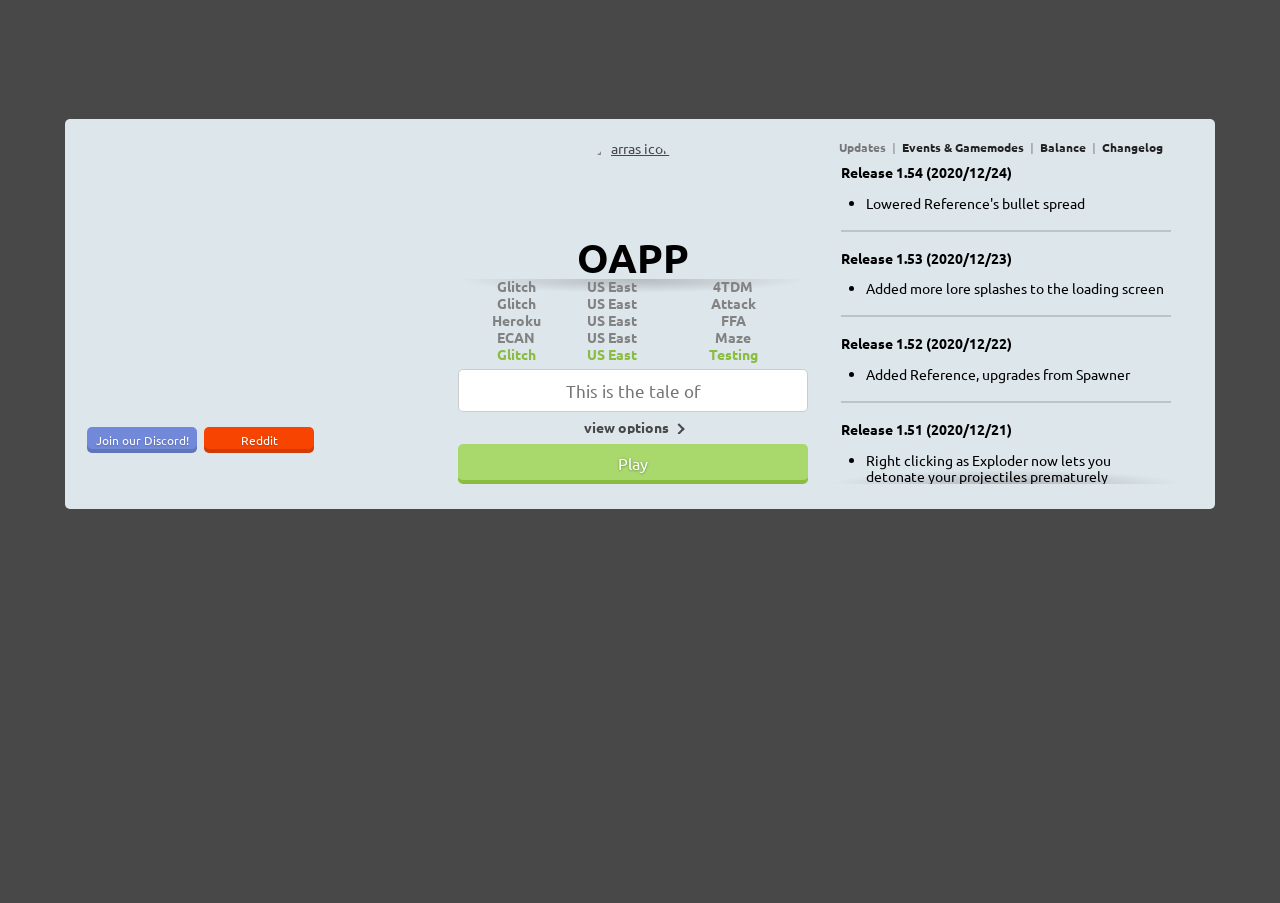
==== index.html @ fe979444 "The boner sprouts" ====
<!DOCTYPE html>
<html lang="en">
<head>
  <!-- Meta Properties -->
  <meta charset="utf-8">
  <meta name="viewport" content="width=device-width, initial-scale=1.0, maximum-scale=1.0, minimum-scale=1.0, user-scalable=no">
  <meta name="description" content="OAPP is a private server of arras.io! Survive and shoot at others while keeping your own tank alive!">
  <meta name="keywords" content="arras.io, diep2.io, game, io, mmo, web game, online game, tanks, battle, action, html5, canvas, websocket, oapp, oapp.glitch.me, server, private server">
  <meta name="robots" content="index, follow">
  <meta property="og:image" content="https://cdn.glitch.com/14d55061-a679-4716-a4d9-9a9c5ac255e8%2F2ed3f9f4-0a9d-4953-9b03-916f24dce98a.image.png?v=1584136207014">
  <meta property="og:image:width" content="54">
  <meta property="og:image:height" content="54">
  <title>OAPP</title>
  <!-- CSS -->
  <link href="https://fonts.googleapis.com/css?family=Ubuntu:400,700" rel="stylesheet">
  <link rel="stylesheet" href="main.css">
  <script>
  var aiptag = aiptag || {};
  aiptag.cmd = aiptag.cmd || [];
  aiptag.cmd.display = aiptag.cmd.display || [];  aiptag.cmd.player = aiptag.cmd.player || [];
  aiptag.gdprShowConsentTool = true;
  </script>
  <!-- Favicons -->
  <link rel="apple-touch-icon" sizes="60x60" href="hhttps://cdn.glitch.com/14d55061-a679-4716-a4d9-9a9c5ac255e8%2F2ed3f9f4-0a9d-4953-9b03-916f24dce98a.image.png?v=1584136207014">
  <link rel="apple-touch-icon" sizes="120x120" href="https://cdn.glitch.com/14d55061-a679-4716-a4d9-9a9c5ac255e8%2F2ed3f9f4-0a9d-4953-9b03-916f24dce98a.image.png?v=1584136207014">
  <link rel="apple-touch-icon" sizes="180x180" href="https://cdn.glitch.com/14d55061-a679-4716-a4d9-9a9c5ac255e8%2F2ed3f9f4-0a9d-4953-9b03-916f24dce98a.image.png?v=1584136207014">
  <link rel="icon" type="image/png" sizes="16x16" href="https://cdn.glitch.com/14d55061-a679-4716-a4d9-9a9c5ac255e8%2F2ed3f9f4-0a9d-4953-9b03-916f24dce98a.image.png?v=1584136207014">
  <link rel="icon" type="image/png" sizes="32x32" href="https://cdn.glitch.com/14d55061-a679-4716-a4d9-9a9c5ac255e8%2F2ed3f9f4-0a9d-4953-9b03-916f24dce98a.image.png?v=1584136207014">
  <link rel="icon" type="image/png" sizes="64x64" href="https://cdn.glitch.com/14d55061-a679-4716-a4d9-9a9c5ac255e8%2F2ed3f9f4-0a9d-4953-9b03-916f24dce98a.image.png?v=1584136207014">
  <link rel="icon" type="image/png" sizes="96x96" href="https://cdn.glitch.com/14d55061-a679-4716-a4d9-9a9c5ac255e8%2F2ed3f9f4-0a9d-4953-9b03-916f24dce98a.image.png?v=1584136207014">
  <link rel="icon" type="image/png" sizes="128x128" href="https://cdn.glitch.com/14d55061-a679-4716-a4d9-9a9c5ac255e8%2F2ed3f9f4-0a9d-4953-9b03-916f24dce98a.image.png?v=1584136207014">
  <link rel="icon" type="image/png" sizes="192x192"  href="https://cdn.glitch.com/14d55061-a679-4716-a4d9-9a9c5ac255e8%2F2ed3f9f4-0a9d-4953-9b03-916f24dce98a.image.png?v=1584136207014">
  <link rel="icon" type="image/png" sizes="256x256" href="https://cdn.glitch.com/14d55061-a679-4716-a4d9-9a9c5ac255e8%2F2ed3f9f4-0a9d-4953-9b03-916f24dce98a.image.png?v=1584136207014">
  <link rel="icon" type="image/png" sizes="512x512" href="https://cdn.glitch.com/14d55061-a679-4716-a4d9-9a9c5ac255e8%2F2ed3f9f4-0a9d-4953-9b03-916f24dce98a.image.png?v=1584136207014">
  <link rel="icon" type="image/png" sizes="1024x1024" href="https://cdn.glitch.com/14d55061-a679-4716-a4d9-9a9c5ac255e8%2F2ed3f9f4-0a9d-4953-9b03-916f24dce98a.image.png?v=1584136207014">
  <link rel="icon" type="image/png" sizes="2048x2048" href="https://cdn.glitch.com/14d55061-a679-4716-a4d9-9a9c5ac255e8%2F2ed3f9f4-0a9d-4953-9b03-916f24dce98a.image.png?v=1584136207014">
  <link rel="icon" type="image/svg+xml" sizes="400x400" href="https://cdn.glitch.com/14d55061-a679-4716-a4d9-9a9c5ac255e8%2F2ed3f9f4-0a9d-4953-9b03-916f24dce98a.image.png?v=1584136207014">
  <link rel="manifest" href="/favicon/manifest.json">
  <meta name="theme-color" content="#8abc3f">
</head>
<!-- https://discordapp.com/oauth2/authorize?client_id=427927499071160320&redirect_uri=http%3A%2F%2Farras.io%2Fcallback&response_type=code&scope=identify%20email -->
<body oncontextmenu="return event.target.tagName === 'A' || event.target.tagName === 'INPUT'">
  <div id="gameAreaWrapper">
    <canvas id="gameCanvas" tabindex="1" id="cvs" tabindex="1"></canvas>
    <div id="respawn-banner" class="respawn-banner"><div id="arras-io_728x90"></div></div>
  </div>
  <img src="https://ivylytics.glitch.me/counter.png?fallback=oapp.glitch.me&color=black" alt="" style="vertical-align: bottom;" aria-hidden="true">
  <div id="mainWrapper">
    <div id="startMenuWrapper">
      <div class="menuTabs">
        <!--<a class="menuTab discord" href="/logout">Log out</a>
        <a class="menuTab stat" href="/stats">View stats</a>-->
        <!--<a class="menuTab discord" href="/login">Log in via Discord</a>-->
      </div>
      <div id="startMenu">
        <div id="linkHolder" class="startMenuHolder">
          <div class="referral"><a id="referral-fallback" class="referral-fallback"><img src="/img/server-hunter.png"></a><div id="arras-io_336x280"></div><ins class="adsbygoogle"
            style="display:block"
            data-ad-client="ca-pub-8291836377048341"
            data-ad-slot="9323170807"
            data-ad-format="auto"
            data-full-width-responsive="true"></ins></div>
          <div id="bottomHolder">
            <a style="background:#7289DA" href="https://discord.gg/tYJFQZd">Join our Discord!</a>
            <a style="background:#F74501" href="https://www.reddit.com/r/OAPP/">Reddit</a>
          </div>
        </div>
        <div class="startMenuHolder">
          <div class="sliderHolder">
            <div class="slider startMenuSlidingContent">
              <center><a href="http://oapp.glitch.me/" class="icon" tabindex="-1"><img src="https://cdn.glitch.com/14d55061-a679-4716-a4d9-9a9c5ac255e8%2Fa2553f53-0dba-4d57-a903-1ab1ebcc1535.image.png?v=1584137017371" class="icon" alt="arras icon"></a></center>
              <h1>OAPP</h1>
              <div class="serverSelector shadowScroll"><table><tbody id="serverSelector"></tbody></table></div>
              <input type="text" autofocus tabindex="1" spellcheck="false" placeholder="This is the tale of" id="playerNameInput" maxlength="24">
            </div>
            <div class="slider" id="startMenuSlidingTrigger">
              <h3>
                <span id="viewOptionText">view options</span>&nbsp;&nbsp;<i class="arrow" id="optionArrow" style="transform:rotate(-45deg);-webkit-transform:rotate(-45deg)"></i>
              </h3>
            </div>
            <div class="slider startMenuSlidingContent">
              <div class="controlTable optionsHeader">Advanced Controls <i id="resetControls" class="reset resetControls" title="Reset controls"></i><i id="moreControls" class="moreControls cross" title="More controls"></i></div>
              <table class="controlTable" id="controlTable">
                <tbody>
                  <tr>
                    <td><div><b data-key="KEY_AUTO_FIRE">E</b><span> - </span>auto-fire</div></td>
                    <td><div><b data-key="KEY_AUTO_SPIN">C</b><span> - </span>auto-spin</div></td>
                    <td><div><b data-key="KEY_OVER_RIDE" data-help="KEY_OVER_RIDE">R</b><span> - </span>disable AI</div></td>
                  </tr>
                  <tr>
                    <td><div><b data-key="KEY_LEVEL_UP" data-help="KEY_LEVEL_UP">N</b><span> - </span>level up</div></td>
                    <td><div><b data-key="KEY_REVERSE_TANK">V</b><span> - </span>reverse tank</div></td>
                    <td><div><b data-key="KEY_REVERSE_MOUSE">B</b><span> - </span>reverse mouse</div></td>
                  </tr>
                  <tr>
                    <td><div><b data-key="KEY_SCREENSHOT">Q</b><span> - </span>screenshot</div></td>
                    <td><div><b data-key="KEY_UPGRADE_MAX">M</b><span> - </span>maximize stat</div></td>
                    <td><div><b data-key="KEY_CLASS_TREE">T</b><span> - </span>show class tree</div></td>
                  </tr>
                  <tr class="hidden">
                    <td><div><b data-key="KEY_RECORD">Z</b><span> - </span>record video</div></td>
                    <td><div><b data-key="KEY_UP">W</b><span> - </span>move up</div></td>
                    <td><div><b data-key="KEY_PING">L</b><span> - </span>show latency</div></td>
                  </tr>
                  <tr class="hidden">
                    <td><div><b data-key="KEY_LEFT">A</b><span> - </span>move left</div></td>
                    <td><div><b data-key="KEY_DOWN">S</b><span> - </span>move down</div></td>
                    <td><div><b data-key="KEY_RIGHT">D</b><span> - </span>move right</div></td>
                  </tr>
                  <tr class="hidden">
                    <td><div><b data-key="KEY_CHOOSE_1" data-help="KEY_CHOOSE_1">Y</b><span> - </span>upgrade 1</div></td>
                    <td><div><b data-key="KEY_CHOOSE_2" data-help="KEY_CHOOSE_2">U</b><span> - </span>upgrade 2</div></td>
                    <td><div><b data-key="KEY_CHOOSE_3" data-help="KEY_CHOOSE_3">I</b><span> - </span>upgrade 3</div></td>
                  </tr>
                  <tr class="hidden">
                    <td><div><b data-key="KEY_CHOOSE_4" data-help="KEY_CHOOSE_4">H</b><span> - </span>upgrade 4</div></td>
                    <td><div><b data-key="KEY_CHOOSE_5" data-help="KEY_CHOOSE_5">J</b><span> - </span>upgrade 5</div></td>
                    <td><div><b data-key="KEY_CHOOSE_6" data-help="KEY_CHOOSE_6">K</b><span> - </span>upgrade 6</div></td>
                  </tr>
                  <tr class="hidden">
                    <td><div><b data-key="KEY_CHOOSE_7" data-help="KEY_CHOOSE_7"></b><span> - </span>upgrade 7</div></td>
                    <td><div><b data-key="KEY_CHOOSE_8" data-help="KEY_CHOOSE_8"></b><span> - </span>upgrade 8</div></td>
                    <td><div><b data-key="KEY_CHOOSE_9" data-help="KEY_CHOOSE_9"></b><span> - </span>upgrade 9</div></td>
                  </tr>
                </tbody>
              </table>
              <div class="optionsHeader">Themes & Graphics</div>
              <select id="optColors" tabindex="-1" onchange="document.getElementById('optCustom').style.display = this.value === 'custom' ? 'block' : 'none'" onfocus="document.getElementById('optCustom').style.display = this.value === 'custom' ? 'block' : 'none'">
                <option value="normal">Light Colors</option>
                <option value="dark">Dark Colors</option>
                <option value="natural">Natural</option>
                <option value="classic">Classic</option>
                <option value="decoy">Decoy</option>
                <option value="outlinew">White Outline</option>
                <option value="summer">Summer</option>
                <option value="pumpkin">Pumpkin Skeleton (Fan-made)</option>
                <option value="forest">Forest (Fan-made)</option>
                <option value="midnight">Midnight (Fan-made)</option>
                <option value="pastel">Snow (Fan-made)</option>
                <option value="ocean">Coral Reef (Fan-made)</option>
                <option value="badlands">Badlands (Fan-made)</option>
                <option value="bleach">Bleach (Fan-made)</option>
                <option value="solarizeddark">Solarized Dark (Fan-made)</option>
                <option value="custom">Custom</option>
              </select>
              <select id="optMobile" tabindex="-1">
                <option value="joysticks">Joysticks</option>
                <option value="desktop">Desktop</option>
              </select>
              <select id="optBorders" tabindex="-1">
                <option value="normal">Soft Borders</option>
                <option value="dark">Dark Borders</option>
                <option value="neon">Neon Mode</option>
                <option value="glass">Glass Mode</option>
              </select>
              <input id="optCustom" style="display:none" placeholder="Enter your theme code here"></input>
              <table>
                <tr>
                  <td><div>
                    <label class="container"><input id="optScreenshotMode" tabindex="-1" class="checkbox" type="checkbox"><span class="checkmark"></span>Screenshot Mode</label>
                  </div></td>
                  <td><div>
                    <label class="container"><input id="optNoPointy" tabindex="-1" class="checkbox" type="checkbox"><span class="checkmark"></span>Classic Traps</label>
                  </div></td>
                </tr><tr>
                  <td><div>
                    <label class="container"><input id="optFancy" tabindex="-1" class="checkbox" type="checkbox"><span class="checkmark"></span>Low Graphics</label>
                  </div></td>
                  <td><div>
                    <label class="container"><input id="optShield" tabindex="-1" class="checkbox" type="checkbox"><span class="checkmark"></span>Separate Shield Bar</label>
                  </div></td>
                </tr><tr>
                  <td><div>
                    <label class="container"><input id="optAutoLevel" tabindex="-1" class="checkbox" type="checkbox"><span class="checkmark"></span>Auto-Level Up</label>
                  </div></td>
                  <td><div>
                    <label class="container"><input id="optPrediction" tabindex="-1" class="checkbox" type="checkbox"><span class="checkmark"></span>Use New Interpolation</label>
                  </div></td>
                </tr>
              </table>
              <div class="optionsHeader">More Links</div>
              <center>
                <a tabindex="-1" href="https://codepen.io/road-to-100k/full/MPyOeQ/">Road's Custom Theme Maker</a>
                <br>
                <a tabindex="-1" href="https://glitch.com/edit/#!/oapp-server-template?path=README.md">Private Server Template</a>
                &nbsp;&nbsp;&nbsp;
                <a tabindex="-1" href="/custom-shape">Custom Shape Builder</a>
                <br>
                <a tabindex="-1" href="https://arras-proxy.surge.sh/">Proxy Server</a>
                <a tabindex="-1" href="https://oapp.glitch.me/wrs">World Records</a>
              </center>
            </div>
          </div>
          <div style="position: relative; bottom: -10px;">
            <button id="startButton" tabindex="2">Play</button>
          </div>
        </div>
        <div class="startMenuHolder shrinkable">
          <div class="changelogSelectorContainer">
            <div class="changelogSelector" id="changelogSelector">
              <span data-type="updates" class="active" title="All major updates">Updates</span>
              <span data-type="events" title="Major updates involving events or gamemodes">Events &amp; Gamemodes</span>
              <span data-type="balances" title="Every balance update, major or minor">Balance</span>
              <span data-type="changelog" title="Every single update">Changelog</span>
            </div>
          </div>
          <div id="patchNotes" class="shadowScroll updates"></div>
        </div>
      </div>
    </div>
  </div>
  <!-- JS -->
  <script>
  // if (navigator.serviceWorker) {
  //   navigator.serviceWorker.register('/sw.js', { scope: '/' }).then(registration => console.log('Service Worker Registered'))
  // }
  window.onerror = function(message, source, lineno, colno, error) {
    window.onerror = null
    if (error) error = error.toString()
    console.warn('The game crashed, refreshing page to recover from error')
    if (error == null && lineno == 0 && colno == 0) return
    var e = JSON.stringify({
      message: message,
      source: source,
      lineno: lineno,
      colno: colno,
      error: error
    })
    prompt('The game may have crashed, refresh the page to recover from error. If this is a private server, make sure to check the changelog for any server updates. Error information:', e)
  }
  </script>
  <script src="/bundle.js"></script>
</body>
</html>
---- main.css ----
::-webkit-scrollbar {
  width: 6px;
  height: 0;
}
::-webkit-scrollbar-track {
  border-radius: 3px;
  background: rgba(0, 0, 0, 0.15);
}
::-webkit-scrollbar-thumb {
  border-radius: 3px;
  background: rgba(0, 0, 0, 0.3);
}

html, body {
  overflow: hidden;
  height: 100%;
  position: fixed;
  -webkit-overflow-scrolling: touch;
  -webkit-user-select: none;
  -moz-user-select: none;
  user-select: none;
}

body {
  font-family: Ubuntu;
  font-size: 14px;
  background-color: #484848;
}

hr {
  border: 0.5px solid rgba(0, 0, 0, 0.15);
  margin: 18px 0 18px;
}

html, body, canvas {
  width: 100%;
  height: 100%;
  margin: 0;
  padding: 0;
}

h1 {
  padding: 0;
  margin: 0;
  text-align: center;
  font: bold 40px/1.1 Ubuntu;
}

div.optionsHeader {
  display: block;
  margin: 8px 0 4px;
  font: bold 13px/1 Ubuntu;
  color: #000000;
  text-align: center;
}

h3 {
  font-size: 14px;
  color: #484848;
  text-align: center;
  padding: 0;
  margin: 4px 0;
}
#startMenuSlidingTrigger:hover > h3 {
  color: #323232;
}
#startMenuSlidingTrigger:hover > h3 > i.arrow {
  border-color: #323232;
}

.serverSelector {
  height: 85px;
  text-align: center;
  font-size: 14px;
  font-weight: bold;
  line-height: 13px;
  padding-left: 10px;
  scroll-behavior: smooth;
  scrollbar-width: thin;
  scrollbar-color: rgba(0, 0, 0, 0.3) rgba(0, 0, 0, 0.15);
}
.serverSelector tr {
  color: #828282;
  cursor: pointer;
}
.serverSelector tr.featured {
  color: #e8ae00;
  text-shadow: /*#ffe500 0 0 4px,*/ #fff27e 0 0 6px;
}
.serverSelector tr.selected {
  color: #8ABC3F;
  cursor: default;
}

.shadowScroll {
  overflow-y: scroll;
  background:
    /* Shadow covers */
    linear-gradient(#dde6eb 30%, rgba(255, 255, 255, 0)),
    linear-gradient(rgba(255, 255, 255, 0), #dde6eb 70%) 0 100%,
    /* Shadows */
    radial-gradient(farthest-side at 50% 0, rgba(0, 0, 0, .2), rgba(0, 0, 0, 0)),
    radial-gradient(farthest-side at 50% 100%, rgba(0, 0, 0, .2), rgba(0, 0, 0, 0)) 0 100%;
  background-repeat: no-repeat;
  background-color: #dde6eb;
  background-size: 100% 40px, 100% 40px, 100% 14px, 100% 14px;
  background-attachment: local, local, scroll, scroll;
}
a:link, a:visited {
  color: #484848;
}
a:link:hover, a:visited:hover {
  color: #909090;
}

input {
  text-align: center;
  width: 100%;
  padding: 10px;
  border: solid 1px #dcdcdc;
  box-sizing: border-box;
  border-radius: 5px;
  margin-top: 5px;
  margin-bottom: 5px;
  outline: none;
  font-family: Ubuntu;
  transition: border 0.3s, background 0.3s, color 0.3s;
}

#playerNameInput {
  padding: 10px;
  font-size: larger;
}

input:focus {
  border: solid 1px #CCCCCC;
}

input.error {
  border: solid 1px #f00;
  background: #fee;
  color: #a00;
}

#mainWrapper {
  padding: 75px 20px 0;
}

#startMenu {
  position: relative;
  margin: 0 auto;
  max-height: 390px;
  padding: 10px;
  border-radius: 5px;
  background-color: #DDE6EB;
  box-sizing: border-box;
  overflow: hidden;
}
.menuTabs {
  height: 26px;
  margin: 0 8px;
}

body.mobile #mainWrapper { padding: 10px 10px 0; }
body.mobile #startMenu { max-height: 340px; }
body.mobile #linkHolder { display: none; }

.referral {
  display: block;
  width: 336px;
  height: 280px;
  margin: 0 8px 6px 7px;
}

.referral-fallback {
  display: none;
}

.respawn-banner {
  position: absolute;
  width: 728px;
  bottom: 30px;
  left: 0;
  right: 0;
  margin-left: auto;
  margin-right: auto;
}

.startMenuHolder {
  width: 350px;
  height: 350px;
  padding: 10px;
  overflow: hidden;
  display: inline-block;
  vertical-align: text-top;
  position: relative;
}

.startMenuHolder.shrinkable {
  width: calc(100% - 780px);
}
body.mobile .startMenuHolder {
  height: 300px;
}
body.mobile .startMenuHolder.shrinkable {
  width: calc(100% - 400px);
}

a.menuTab {
  float: right;
  height: 13px;
  font: 13px Ubuntu;
  padding: 6px 10px 7px 10px;
  border-radius: 5px 5px 0 0;
  color: #ffffff !important;
  text-decoration: none;
  margin-right: 10px;
}
a.menuTab.discord {
  padding: 6px 10px 7px 32px;
  background: #7289DA url(/img/discord.svg) 8px 3px/22px no-repeat;
}
a.menuTab.stat {
  background: #f00 url([data-uri]) 10px 8px no-repeat;
  /*
  let canvas = document.body.appendChild(document.createElement('canvas'))
  canvas.width = 10
  canvas.height = 10
  canvas.style.background = '#f00'
  let ctx = canvas.getContext('2d')
  ctx.fillStyle = '#fff'
  ctx.fillRect(0, 2, 2, 8)
  ctx.fillRect(4, 0, 2, 10)
  ctx.fillRect(8, 4, 2, 6)
  copy(canvas.toDataURL())
  */
  padding: 6px 10px 7px 28px;
}
a.menuTab:link:hover, a.menuTab:visited:hover {
  text-decoration: underline;
}

.changelogSelectorContainer {
  height: 15px;
  font: bold 12px Ubuntu;
  text-align: center;
  padding: 0 15px 5px 0;
  overflow: auto hidden;
  scrollbar-width: none;
  scroll-behavior: smooth;
}
.changelogSelectorContainer::before, .changelogSelectorContainer::after {
  content: '';
  position: absolute;
  display: block;
  height: 15px;
  width: 8px;
  pointer-events: none;
}
.changelogSelectorContainer::before {
  background: linear-gradient(to right, rgba(221, 230, 235, 1) 0%, rgba(221, 230, 235, 0.3) 100%);
}
.changelogSelectorContainer::after {
  top: 10px;
  right: 10px;
  background: linear-gradient(to left, rgba(221, 230, 235, 1) 0%, rgba(221, 230, 235, 0.3) 100%);
}
.changelogSelector {
  width: 340px;
}
.changelogSelector span {
  transition: color 500ms;
  color: #222;
  cursor: pointer;
}
.changelogSelector span:hover {
  transition: color 200ms;
  color: #555;
}
.changelogSelector span.active {
  color: #777;
  cursor: default;
}

.changelogSelector span:not(:first-child)::before {
  content: ' ';
  color: #aaa;
  margin: 0 3px 0 0;
}
.changelogSelector span:not(:last-child)::after {
  content: ' |';
  color: #aaa;
  margin: 0 0 0 3px;
}

.sliderHolder {
  width: 350px;
  height: 295px;
  overflow: hidden;
}
body.mobile .sliderHolder {
  height: 245px;
}

table {
  width: 100%;
}
body.mobile .controlTable {
  display: none;
}
.resetControls {
  opacity: 0;
  transform: rotate(0deg);
  transition: opacity 1000ms, margin 1000ms;
  margin: 0 -6px;
}
.resetControls.spin {
  transition: transform 500ms, opacity 1000ms 150ms, margin 1000ms 150ms;
  transform: rotate(360deg);
}
.resetControls.active {
  opacity: 1;
  margin: 0 5px;
  cursor: pointer;
}
.moreControls {
  cursor: pointer;
}
.controlTable {
  border-collapse: collapse;
  margin: 0 2px;
}
.controlTable tr {
  border: 0;
  transition: opacity 500ms;
}
.controlTable tr.hidden {
  opacity: 0;
  pointer-events: none;
}
.controlTable td {
  transition: padding 500ms;
}
.controlTable div {
  position: relative;
  top: 0px;
  height: 18px;
  transition: height 500ms, top 500ms;
}
.controlTable tr.hidden td {
  padding: 0 1px;
}
.controlTable tr.hidden div {
  top: -20px;
  height: 0;
}
.controlTable td b {
  display: inline-block;
  width: 12px;
  height: 16px;
  cursor: pointer;
  text-align: right;
  vertical-align: bottom;
}
.controlTable td b:hover {
  color: #777;
}
.controlTable td.editing b {
  background: #fff;
  color: #333;
  border: 1px solid #dcdcdc;
  border-radius: 4px;
  padding: 1px 4px;
  margin: -2px -7px -2px -3px;
  text-align: center;
  cursor: text;
  -webkit-user-select: auto;
  -moz-user-select: auto;
  -ms-user-select: auto;
  user-select: auto;
}
.controlTable td.editing span {
  visibility: hidden;
}

#optColors {
  width: 220px;
}
#optMobile {
  display: none;
}
#optBorders {
  width: 120px;
}
body.mobile #optColors {
  width: 346px;
  margin-bottom: 4px;
}
body.mobile #optMobile, body.mobile #optBorders {
  width: 170px;
  margin-bottom: 4px;
  display: inline-block;
}

.slider {
  position: relative;
  top: 0px;
  opacity: 1;
  width: 100%;
  transition: top 500ms, opacity 500ms;
}
.slided .slider {
  top: -275px;
}
body.mobile .slided .slider {
  top: -225px;
}

.startMenuSlidingContent {
  height: 275px;
}
body.mobile .startMenuSlidingContent {
  height: 225px;
}

#startMenuSlidingTrigger {
  cursor: pointer;
  height: 15px;
}

.icon {
  display: block;
  width: 96px;
  height: 96px;
  border-radius: 50%;
}
body.mobile .icon {
  width: 48px;
  height: 48px;
}

#patchNotes {
  max-width: 330px;
  height: calc(100% - 40px);
  padding: 5px 10px 10px;
  overflow: hidden auto;
  scrollbar-width: thin;
  scrollbar-color: rgba(0, 0, 0, 0.3) rgba(0, 0, 0, 0.15);
}

#patchNotes ul {
  padding-left: 15px;
  margin-left: 10px;
}

#patchNotes table.poll-list {
  margin: 8px 5px 20px;
}
#patchNotes table.poll-table {
  text-align: center;
  margin: 0 0 12px;
}
#patchNotes table.poll-table thead {
  font-weight: bold;
}
#patchNotes b small {
  color: #444;
}
#patchNotes b small a {
  margin-left: 10px;
}

#patchNotes div {
  transition: max-height 500ms, opacity 500ms, line-height 500ms;
  max-height: 1500px;
  opacity: 1;
  margin-bottom: 0;
  line-height: 1.2;
}
#patchNotes div hr {
  transition: margin 500ms;
}
#patchNotes.updates .balance,
#patchNotes.updates .patch,
#patchNotes.events .update,
#patchNotes.events .poll,
#patchNotes.events .balance-update,
#patchNotes.events .balance,
#patchNotes.events .patch,
#patchNotes.balances .update,
#patchNotes.balances .poll,
#patchNotes.balances .event-poll,
#patchNotes.balances .event,
#patchNotes.balances .patch {
  max-height: 0px;
  opacity: 0;
  line-height: 0;
}
#patchNotes.updates .balance hr,
#patchNotes.updates .patch hr,
#patchNotes.events .update hr,
#patchNotes.events .poll hr,
#patchNotes.events .balance-update hr,
#patchNotes.events .balance hr,
#patchNotes.events .patch hr,
#patchNotes.balances .update hr,
#patchNotes.balances .poll hr,
#patchNotes.balances .event-poll hr,
#patchNotes.balances .event hr,
#patchNotes.balances .patch hr {
  margin: 0;
}

#startButton {
  margin: 0;
  width: 100%;
  height: 40px;
  box-sizing: border-box;
  color: white;
  text-align: center;
  text-shadow: 0 0 3px rgba(0, 0, 0, 0.2), 0 1px 2px rgba(0, 0, 0, 0.2);
  background: #A9D86D;
  border: 0;
  border-bottom: 2px solid #8ABC3F;
  cursor: pointer;
  box-shadow: inset 0 -2px #8ABC3F;
  border-radius: 5px;
  font: 16px Ubuntu;
}
#startButton:hover {
  margin-top: 1px;
  height: 39px;
  border-bottom: 1px solid #8ABC3F;
}

#startButton:active {
  margin-top: 2px;
  height: 38px;
  background: #8ABC3F;
  border-bottom: 0px
  outline: none;
  box-shadow: none;
}

#bottomHolder > a {
  display: inline-block;
  position: relative;
  margin: 2px;
  border: 0px;
  padding: 5px;
  width: 100px;
  height: 16px;
  font-size: smaller;
  color: white;
  text-align: center;
  text-shadow: 0 1px 2px rgba(0, 0, 0, 0.25);
  text-decoration: none;
  cursor: pointer;
  background: #B58EFD;
  border-radius: 5px;
  box-shadow: inset 0 -4px rgba(0, 0, 0, 0.15);
}
#bottomHolder > a:hover {
  top: 1px;
  height: 15px;
  box-shadow: inset 0 -3px rgba(0, 0, 0, 0.15);
}
#bottomHolder > a:active {
  top: 4px;
  height: 12px;
  box-shadow: inset 0 -25px rgba(0, 0, 0, 0.15);
}

#startMenuWrapper {
  transition: top 1s;
  position: relative;
  top: 0px;
  z-index: 2;
  max-width: 1150px;
  margin: 0 auto;
}
body.mobile #startMenuWrapper { max-width: 780px; }

#gameAreaWrapper {
  position: absolute !important;
  top: 0;
  left: 0;
  opacity: 0;
}

*:focus {
  outline: 1px solid transparent;
}

/* Customize the label (the container) */
.count {
  display: inline-block;
  width: 20px;
  font: bold 12px Ubuntu;
}
.count span {
  font-size: 10px;
}

.container {
  position: relative;
  padding-left: 20px;
  cursor: pointer;
  -webkit-user-select: none;
  -moz-user-select: none;
  -ms-user-select: none;
  user-select: none;
}

.container input {
  position: absolute;
  visibility: hidden;
  width: 0;
  height: 0;
  cursor: pointer;
}

.checkmark {
  position: absolute;
  top: 0;
  left: 0;
  height: 14px;
  width: 14px;
  border-radius: 4px;
  background-color: #eee;
  border: 1px solid #ccc;
}

.container:hover input ~ .checkmark {
  background-color: #ccc;
}

.container input:disabled ~ .checkmark {
  background-color: #ddd;
}

.container input:checked ~ .checkmark {
  background-color: #8ABC3F;
  border: 1px solid #8ABC3F;
}

.container:hover input:checked ~ .checkmark {
  background-color: #7FA843;
  border: 1px solid #7FA843;
}

.container input:disabled:checked ~ .checkmark {
  background-color: #a1c172;
  border: 1px solid #a1c172;
}

.container .checkmark:after {
  content: '';
  position: absolute;
  display: none;
  left: 4px;
  top: 1px;
  width: 4px;
  height: 8px;
  border: solid white;
  border-width: 0 2px 2px 0;
  transform: rotate(45deg);
}

.container input:checked ~ .checkmark:after {
  display: block;
}

.radio {
  position: absolute;
  top: 0;
  left: 0;
  height: 14px;
  width: 14px;
  border-radius: 50%;
  background-color: #eee;
  border: 1px solid #ccc;
}

.container:hover input ~ .radio {
  background-color: #ccc;
}

.container input:disabled ~ .radio {
  background-color: #ddd;
}

.container input:checked ~ .radio {
  background-color: #8ABC3F;
  border: 1px solid #8ABC3F;
}

.container:hover input:checked ~ .radio {
  background-color: #7FA843;
  border: 1px solid #7FA843;
}

.container input:disabled:checked ~ .radio {
  background-color: #a1c172;
  border: 1px solid #a1c172;
}

.container .radio:after {
  content: '';
  display: none;
  margin: 4px;
  width: 6px;
  height: 6px;
  border-radius: 50%;
  background: #fff;
}

.container input:checked ~ .radio:after {
  display: block;
}

select {
  -webkit-appearance: none;
  -moz-appearance: none;
  appearance: none;
  font: 13px/1 Ubuntu;
  padding: 2px 28px 2px 8px;
  height: 21px;
  margin-left: 3px;
  background: url([data-uri]) 100% no-repeat #eee;
  /*
  let canvas = document.body.appendChild(document.createElement('canvas'))
  canvas.width = Math.ceil(8 * Math.sqrt(2)) + 6
  canvas.height = Math.ceil(5 * Math.sqrt(2))
  let ctx = canvas.getContext('2d')
  ctx.strokeStyle = '#4c4c4c'
  ctx.translate(4 * Math.sqrt(2), -3 * Math.sqrt(2))
  ctx.rotate(Math.PI * 0.25)
  ctx.lineCap = 'round'
  ctx.lineJoin = 'round'
  ctx.lineWidth = 2
  ctx.beginPath()
  ctx.moveTo(1, 7)
  ctx.lineTo(7, 7)
  ctx.lineTo(7, 1)
  ctx.stroke()
  copy(canvas.toDataURL())
  */
  border-radius: 4px;
  border: 1px solid #ccc;
}
select:hover {
  background-color: #ccc;
}
select:active {
  background-color: #eee;
}

.tooltip {
  position: relative;
  bottom: 1px;
  display: inline-block;
  width: 14px;
  height: 14px;
  border-radius: 50%;
  text-align: center;
  background: rgb(0, 0, 0, 0.6);
  font: bold 10px/15px Ubuntu;
  color: #fff;
  margin: 0 4px;
}
.tooltip::before {
  content: '?';
}

.tooltip span {
  position: absolute;
  width: 160px;
  background-color: #444444;
  color: #fff;
  font: bold 11px Ubuntu;
  text-align: center;
  border-radius: 6px;
  padding: 5px 0;
  z-index: 1;
  margin-left: -80px;
  left: 50%;
  transition: opacity 200ms, bottom 200ms;
  pointer-events: none;
  opacity: 0;
  bottom: 200%;
}
.tooltip span::after {
  content: '';
  position: absolute;
  top: 100%;
  left: 50%;
  margin-left: -5px;
  border-width: 5px;
  border-style: solid;
  border-color: #444444 transparent transparent transparent;
}
.tooltip:hover span {
  pointer-events: unset;
  opacity: 1;
  bottom: 150%;
}

i {
  transition: transform 500ms;
}
i.arrow {
  border: solid #484848;
  border-width: 0 2px 2px 0;
  display: inline-block;
  padding: 3px;
}
i.reset {
  display: inline-block;
  width: 8px;
  height: 8px;
  border: #000 2px solid;
  border-right-color: transparent;
  border-radius: 50%;
  position: relative;
  top: 3px;
}
i.reset::after {
  content: '';
  display: inline-block;
  border: 3px solid;
  border-color: transparent #000 #000 transparent;
  position: relative;
  left: 3px;
  bottom: 8px;
}
i.cross {
  display: inline-block;
  width: 2px;
  height: 2px;
  margin: 0 5px -3px;
  padding: 6px;
}
i.cross.x {
  transform: rotate(135deg);
}
i.cross::before, i.cross::after {
  content: '';
  display: inline-block;
  background-color: #000;
  border-radius: 2px;
  float: left;
}
i.cross::before {
  width: 12px;
  height: 2px;
  margin-left: -5px;
}
i.cross::after {
  width: 2px;
  height: 12px;
  margin-top: -7px;
}
i.flag {
  display: inline-block;
  width: 2px;
  height: 12px;
  background: #000;
  margin: 0 15px 0 5px;
}
i.flag::before {
  content: '';
  display: inline-block;
  width: 9px;
  height: 7px;
  background-color: #000;
  margin: 0 0 5px 3px;
  transition: margin-bottom 500ms;
}
i.flag.down::before {
  margin-bottom: 2px;
}

.chatbox {
    position: absolute;
    width: 270px;
    height: 200px;
    background: rgba(255, 255, 255, 0.7);
    bottom: 240px;
    left: 15px;
    border-radius: 5px;
    pointer-events: all;
}
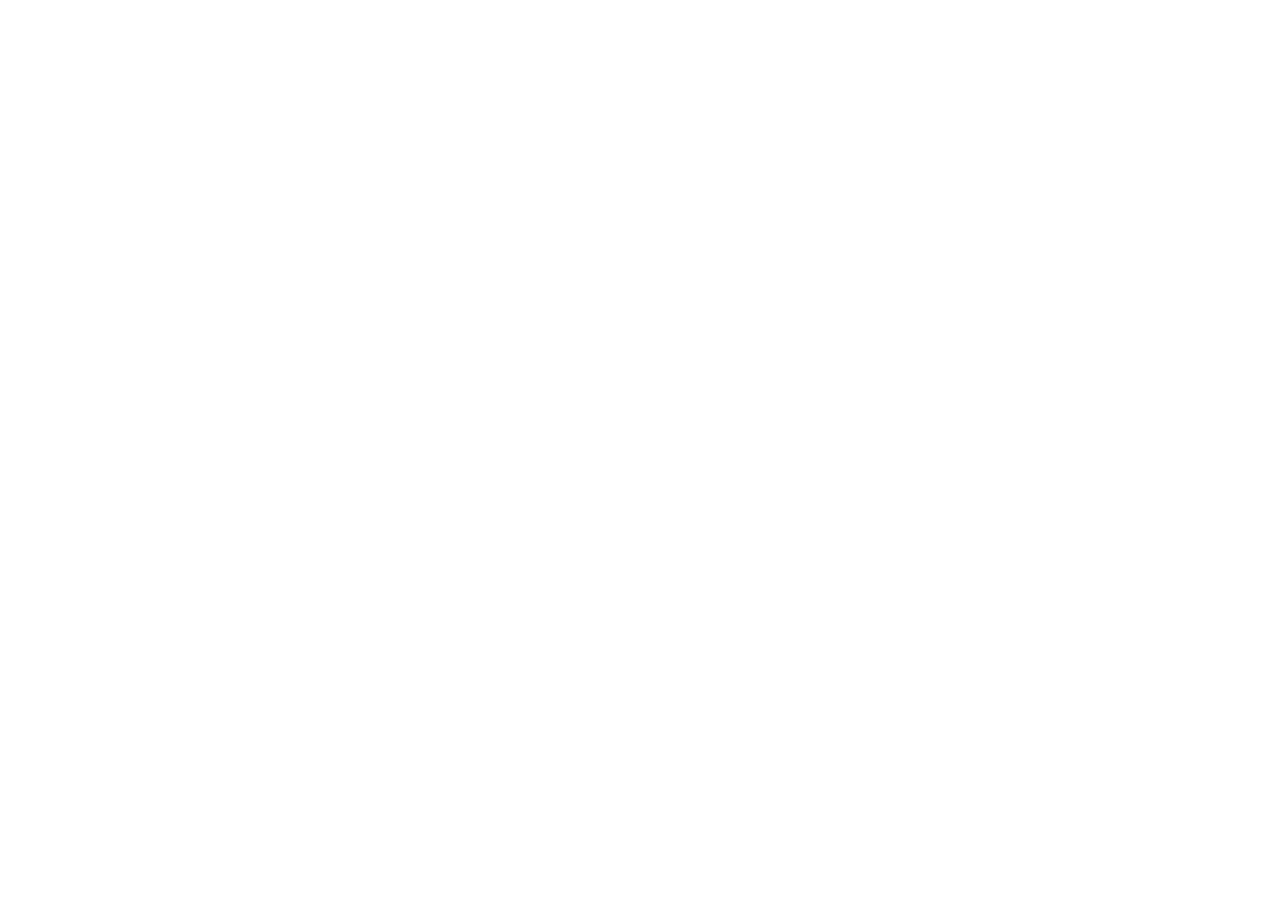
==== commit 13f0e678: "The boner inserts better into the object" ====
--- a/index.html
+++ b/index.html
@@ -4,9 +4,10 @@
   <!-- Meta Properties -->
   <meta charset="utf-8">
   <meta name="viewport" content="width=device-width, initial-scale=1.0, maximum-scale=1.0, minimum-scale=1.0, user-scalable=no">
-  <meta name="description" content="OAPP is a private server of arras.io! Survive and shoot at others while keeping your own tank alive!">
-  <meta name="keywords" content="arras.io, diep2.io, game, io, mmo, web game, online game, tanks, battle, action, html5, canvas, websocket, oapp, oapp.glitch.me, server, private server">
+  <meta name="description" content="OAPP is an Arras.io server with hundreds of unique tanks, many unique mechanics, several fun gamemodes and more!">
+  <meta name="keywords" content="arras.io, diep2.io, game, io, mmo, web game, online game, tanks, battle, action, chemistry, chemistry game, html5, canvas, websocket, oapp, oapp.glitch.me, oapp.surge.sh, server, private server, oapp arras, education, educational, educational game, woomy, woomy arras, woomy arras alternative, woomy arras io">
   <meta name="robots" content="index, follow">
+  <meta http-equiv="Content-Security-Policy" content="upgrade-insecure-requests">
   <meta property="og:image" content="https://cdn.glitch.com/14d55061-a679-4716-a4d9-9a9c5ac255e8%2F2ed3f9f4-0a9d-4953-9b03-916f24dce98a.image.png?v=1584136207014">
   <meta property="og:image:width" content="54">
   <meta property="og:image:height" content="54">
@@ -42,9 +43,8 @@
 <body oncontextmenu="return event.target.tagName === 'A' || event.target.tagName === 'INPUT'">
   <div id="gameAreaWrapper">
     <canvas id="gameCanvas" tabindex="1" id="cvs" tabindex="1"></canvas>
-    <div id="respawn-banner" class="respawn-banner"><div id="arras-io_728x90"></div></div>
   </div>
-  <img src="https://ivylytics.glitch.me/counter.png?fallback=oapp.glitch.me&color=black" alt="" style="vertical-align: bottom;" aria-hidden="true">
+  <!--<img src="https://ivylytics.glitch.me/counter.png?fallback=oapp.surge.sh&color=black" alt="" style="vertical-align: bottom;" aria-hidden="true">-->
   <div id="mainWrapper">
     <div id="startMenuWrapper">
       <div class="menuTabs">
@@ -54,21 +54,22 @@
       </div>
       <div id="startMenu">
         <div id="linkHolder" class="startMenuHolder">
-          <div class="referral"><a id="referral-fallback" class="referral-fallback"><img src="/img/server-hunter.png"></a><div id="arras-io_336x280"></div><ins class="adsbygoogle"
-            style="display:block"
-            data-ad-client="ca-pub-8291836377048341"
-            data-ad-slot="9323170807"
-            data-ad-format="auto"
-            data-full-width-responsive="true"></ins></div>
+          <div class="unlocks">
+            <canvas id="unlocksCanvas" width="344" height="264" style="display:block;background:#262626;margin:0;auto"></canvas>
+            <script src="./unlocks/unlocks.js"></script>
+          </div>
           <div id="bottomHolder">
-            <a style="background:#7289DA" href="https://discord.gg/tYJFQZd">Join our Discord!</a>
-            <a style="background:#F74501" href="https://www.reddit.com/r/OAPP/">Reddit</a>
+            <a style="background:#FF4655" href="https://rvlt.gg/maaAyB5G">Our Revolt server!</a>
+            <a style="background:#7289DA" href="https://discord.gg/tYJFQZd">Discord</a>
+            <a style="background:#2684FC" href="https://docs.google.com/document/d/1rR5VlS6yFAF9pFE6wne0cdEjGJg11rqvN0_2C2OmP8I/edit?usp=sharing">OAPP guide</a>
+            <a style="background:#FA005A" href="https://oapp.fandom.com/wiki/OAPP_official_Wiki">OAPP Wiki</a>
+            <a style="background:#00E5FF" href="https://ivyx.surge.sh/">IvyX's website</a>
           </div>
         </div>
         <div class="startMenuHolder">
           <div class="sliderHolder">
             <div class="slider startMenuSlidingContent">
-              <center><a href="http://oapp.glitch.me/" class="icon" tabindex="-1"><img src="https://cdn.glitch.com/14d55061-a679-4716-a4d9-9a9c5ac255e8%2Fa2553f53-0dba-4d57-a903-1ab1ebcc1535.image.png?v=1584137017371" class="icon" alt="arras icon"></a></center>
+              <center><a href="http://oapp.surge.sh/" class="icon" tabindex="-1"><img src="https://cdn.glitch.com/14d55061-a679-4716-a4d9-9a9c5ac255e8%2Fa2553f53-0dba-4d57-a903-1ab1ebcc1535.image.png?v=1584137017371" class="icon" alt="arras icon"></a></center>
               <h1>OAPP</h1>
               <div class="serverSelector shadowScroll"><table><tbody id="serverSelector"></tbody></table></div>
               <input type="text" autofocus tabindex="1" spellcheck="false" placeholder="This is the tale of" id="playerNameInput" maxlength="24">
@@ -79,60 +80,18 @@
               </h3>
             </div>
             <div class="slider startMenuSlidingContent">
-              <div class="controlTable optionsHeader">Advanced Controls <i id="resetControls" class="reset resetControls" title="Reset controls"></i><i id="moreControls" class="moreControls cross" title="More controls"></i></div>
-              <table class="controlTable" id="controlTable">
-                <tbody>
-                  <tr>
-                    <td><div><b data-key="KEY_AUTO_FIRE">E</b><span> - </span>auto-fire</div></td>
-                    <td><div><b data-key="KEY_AUTO_SPIN">C</b><span> - </span>auto-spin</div></td>
-                    <td><div><b data-key="KEY_OVER_RIDE" data-help="KEY_OVER_RIDE">R</b><span> - </span>disable AI</div></td>
-                  </tr>
-                  <tr>
-                    <td><div><b data-key="KEY_LEVEL_UP" data-help="KEY_LEVEL_UP">N</b><span> - </span>level up</div></td>
-                    <td><div><b data-key="KEY_REVERSE_TANK">V</b><span> - </span>reverse tank</div></td>
-                    <td><div><b data-key="KEY_REVERSE_MOUSE">B</b><span> - </span>reverse mouse</div></td>
-                  </tr>
-                  <tr>
-                    <td><div><b data-key="KEY_SCREENSHOT">Q</b><span> - </span>screenshot</div></td>
-                    <td><div><b data-key="KEY_UPGRADE_MAX">M</b><span> - </span>maximize stat</div></td>
-                    <td><div><b data-key="KEY_CLASS_TREE">T</b><span> - </span>show class tree</div></td>
-                  </tr>
-                  <tr class="hidden">
-                    <td><div><b data-key="KEY_RECORD">Z</b><span> - </span>record video</div></td>
-                    <td><div><b data-key="KEY_UP">W</b><span> - </span>move up</div></td>
-                    <td><div><b data-key="KEY_PING">L</b><span> - </span>show latency</div></td>
-                  </tr>
-                  <tr class="hidden">
-                    <td><div><b data-key="KEY_LEFT">A</b><span> - </span>move left</div></td>
-                    <td><div><b data-key="KEY_DOWN">S</b><span> - </span>move down</div></td>
-                    <td><div><b data-key="KEY_RIGHT">D</b><span> - </span>move right</div></td>
-                  </tr>
-                  <tr class="hidden">
-                    <td><div><b data-key="KEY_CHOOSE_1" data-help="KEY_CHOOSE_1">Y</b><span> - </span>upgrade 1</div></td>
-                    <td><div><b data-key="KEY_CHOOSE_2" data-help="KEY_CHOOSE_2">U</b><span> - </span>upgrade 2</div></td>
-                    <td><div><b data-key="KEY_CHOOSE_3" data-help="KEY_CHOOSE_3">I</b><span> - </span>upgrade 3</div></td>
-                  </tr>
-                  <tr class="hidden">
-                    <td><div><b data-key="KEY_CHOOSE_4" data-help="KEY_CHOOSE_4">H</b><span> - </span>upgrade 4</div></td>
-                    <td><div><b data-key="KEY_CHOOSE_5" data-help="KEY_CHOOSE_5">J</b><span> - </span>upgrade 5</div></td>
-                    <td><div><b data-key="KEY_CHOOSE_6" data-help="KEY_CHOOSE_6">K</b><span> - </span>upgrade 6</div></td>
-                  </tr>
-                  <tr class="hidden">
-                    <td><div><b data-key="KEY_CHOOSE_7" data-help="KEY_CHOOSE_7"></b><span> - </span>upgrade 7</div></td>
-                    <td><div><b data-key="KEY_CHOOSE_8" data-help="KEY_CHOOSE_8"></b><span> - </span>upgrade 8</div></td>
-                    <td><div><b data-key="KEY_CHOOSE_9" data-help="KEY_CHOOSE_9"></b><span> - </span>upgrade 9</div></td>
-                  </tr>
-                </tbody>
-              </table>
-              <div class="optionsHeader">Themes & Graphics</div>
+              <div class="checkboxOptions shadowScroll">
+              <div class="optionsHeader">Themes</div>
               <select id="optColors" tabindex="-1" onchange="document.getElementById('optCustom').style.display = this.value === 'custom' ? 'block' : 'none'" onfocus="document.getElementById('optCustom').style.display = this.value === 'custom' ? 'block' : 'none'">
                 <option value="normal">Light Colors</option>
                 <option value="dark">Dark Colors</option>
                 <option value="natural">Natural</option>
                 <option value="classic">Classic</option>
-                <option value="decoy">Decoy</option>
                 <option value="outlinew">White Outline</option>
+                <option value="virtualboy">Virtual Boy</option>
                 <option value="summer">Summer</option>
+                <option value="ultrakill">SUPERMURDER</option>
+                <option value="wowitoandbighilldampmode">D E E P  F R I E D</option>
                 <option value="pumpkin">Pumpkin Skeleton (Fan-made)</option>
                 <option value="forest">Forest (Fan-made)</option>
                 <option value="midnight">Midnight (Fan-made)</option>
@@ -141,6 +100,7 @@
                 <option value="badlands">Badlands (Fan-made)</option>
                 <option value="bleach">Bleach (Fan-made)</option>
                 <option value="solarizeddark">Solarized Dark (Fan-made)</option>
+                <option value="gruvbox">Gruvbox (Fan-made)</option>
                 <option value="custom">Custom</option>
               </select>
               <select id="optMobile" tabindex="-1">
@@ -154,6 +114,7 @@
                 <option value="glass">Glass Mode</option>
               </select>
               <input id="optCustom" style="display:none" placeholder="Enter your theme code here"></input>
+              <div class="optionsHeader">Graphics</div>
               <table>
                 <tr>
                   <td><div>
@@ -171,13 +132,65 @@
                   </div></td>
                 </tr><tr>
                   <td><div>
+                    <label class="container"><input id="optPrediction" tabindex="-1" class="checkbox" type="checkbox"><span class="checkmark"></span>Use New Interpolation</label>
+                  </div></td>
+                </tr>
+              </table>
+              <div class="optionsHeader">Gameplay</div>
+              <table>
+                <tr>
+                  <td><div>
                     <label class="container"><input id="optAutoLevel" tabindex="-1" class="checkbox" type="checkbox"><span class="checkmark"></span>Auto-Level Up</label>
                   </div></td>
-                  <td><div>
-                    <label class="container"><input id="optPrediction" tabindex="-1" class="checkbox" type="checkbox"><span class="checkmark"></span>Use New Interpolation</label>
-                  </div></td>
                 </tr>
               </table>
+              <div class="controlTable optionsSubHeader">Keybinds <i id="resetControls" class="reset resetControls" title="Reset keybinds"></i><i id="moreControls" class="moreControls cross" title="More controls"></i></div>
+              <table class="controlTable" id="controlTable">
+                <tbody>
+                  <tr>
+                    <td><div><b data-key="KEY_AUTO_FIRE">E</b><span> - </span>auto-fire</div></td>
+                    <td><div><b data-key="KEY_AUTO_SPIN">C</b><span> - </span>auto-spin</div></td>
+                    <td><div><b data-key="KEY_OVER_RIDE" data-help="KEY_OVER_RIDE">R</b><span> - </span>disable AI</div></td>
+                  </tr>
+                  <tr>
+                    <td><div><b data-key="KEY_LEVEL_UP" data-help="KEY_LEVEL_UP">N</b><span> - </span>level up</div></td>
+                    <td><div><b data-key="KEY_UPGRADE_MAX">M</b><span> - </span>maximize stat</div></td>
+                    <td><div><b data-key="KEY_PING">B</b><span> - </span>show latency</div></td>
+                  </tr>
+                  <tr class="hidden">
+                    <td><div><b data-key="KEY_SCREENSHOT">Q</b><span> - </span>screenshot</div></td>
+                    <td><div><b data-key="KEY_UP">W</b><span> - </span>move up</div></td>
+                    <td><div><b data-key="KEY_RECORD">Z</b><span> - </span>record video</div></td>
+                  </tr>
+                  <tr class="hidden">
+                    <td><div><b data-key="KEY_LEFT">A</b><span> - </span>move left</div></td>
+                    <td><div><b data-key="KEY_DOWN">S</b><span> - </span>move down</div></td>
+                    <td><div><b data-key="KEY_RIGHT">D</b><span> - </span>move right</div></td>
+                  </tr>
+                  <tr class="hidden">
+                    <td><div><b data-key="KEY_KILL_YOURSELF">O</b><span> - </span>ability 1</div></td>
+                    <td><div><b data-key="KEY_HECCERY">P</b><span> - </span>ability 2</div></td>
+                    <td><div><b data-key="KEY_ABILITY">F</b><span> - </span>ability 3</div></td>
+                  </tr>
+                  <tr class="hidden">
+                    <td><div><b data-key="KEY_REVERSE_TANK">V</b><span> - </span>ability 4</div></td>
+                    <td><div><b data-key="KEY_HECCERY2">X</b><span> - </span>ability 5</div></td>
+                    <td><div><b data-key="KEY_FUCK_YOU">`</b><span> - </span>nothing lmao</div></td>
+                  </tr>
+                </tbody>
+              </table>
+              <div class="optionsHeader">Audio</div>
+              <table>
+                <tr>
+                  <td><div>
+                    <label class="container"><input id="optNoMusic" tabindex="-1" class="checkbox" type="checkbox"><span class="checkmark"></span>Mute Music</label>
+                  </div></td>
+                  <td><div>
+                    <label class="container"><input id="optNoSound" tabindex="-1" class="checkbox" type="checkbox"><span class="checkmark"></span>Mute Sounds</label>
+                  </div></td>
+                </tr>
+              </table>
+              </div>
               <div class="optionsHeader">More Links</div>
               <center>
                 <a tabindex="-1" href="https://codepen.io/road-to-100k/full/MPyOeQ/">Road's Custom Theme Maker</a>
@@ -186,8 +199,8 @@
                 &nbsp;&nbsp;&nbsp;
                 <a tabindex="-1" href="/custom-shape">Custom Shape Builder</a>
                 <br>
-                <a tabindex="-1" href="https://arras-proxy.surge.sh/">Proxy Server</a>
-                <a tabindex="-1" href="https://oapp.glitch.me/wrs">World Records</a>
+                <!-- <a tabindex="-1" href="https://arras-proxy.surge.sh/">Proxy Server</a> -->
+                <a tabindex="-1" href="https://oapp.surge.sh/wrs">World Records</a>
               </center>
             </div>
           </div>
@@ -214,6 +227,9 @@
   // if (navigator.serviceWorker) {
   //   navigator.serviceWorker.register('/sw.js', { scope: '/' }).then(registration => console.log('Service Worker Registered'))
   // }
+  if (location.protocol !== 'https:') {
+      location.replace(`https:${location.href.substring(location.protocol.length)}`);
+  }
   window.onerror = function(message, source, lineno, colno, error) {
     window.onerror = null
     if (error) error = error.toString()
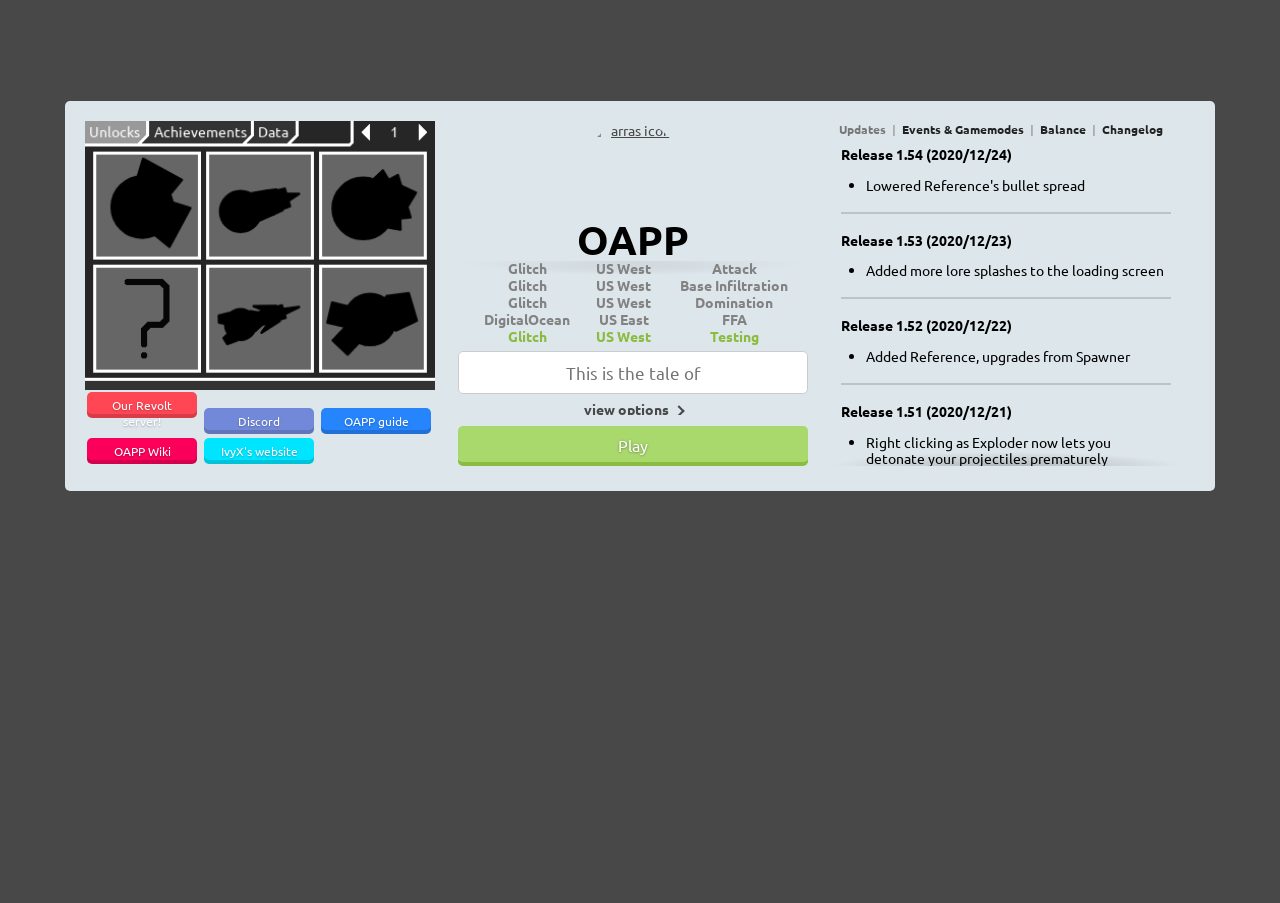
==== commit 361b5064: "touhou in orangegate real no fake 2026" ====
--- a/index.html
+++ b/index.html
@@ -4,10 +4,9 @@
   <!-- Meta Properties -->
   <meta charset="utf-8">
   <meta name="viewport" content="width=device-width, initial-scale=1.0, maximum-scale=1.0, minimum-scale=1.0, user-scalable=no">
-  <meta name="description" content="OAPP is an Arras.io server with hundreds of unique tanks, many unique mechanics, several fun gamemodes and more!">
-  <meta name="keywords" content="arras.io, diep2.io, game, io, mmo, web game, online game, tanks, battle, action, chemistry, chemistry game, html5, canvas, websocket, oapp, oapp.glitch.me, oapp.surge.sh, server, private server, oapp arras, education, educational, educational game, woomy, woomy arras, woomy arras alternative, woomy arras io">
+  <meta name="description" content="server with hundreds of unique tanks, many unique mechanics, several fun gamemodes and more!">
+  <meta name="keywords" content="no">
   <meta name="robots" content="index, follow">
-  <meta http-equiv="Content-Security-Policy" content="upgrade-insecure-requests">
   <meta property="og:image" content="https://cdn.glitch.com/14d55061-a679-4716-a4d9-9a9c5ac255e8%2F2ed3f9f4-0a9d-4953-9b03-916f24dce98a.image.png?v=1584136207014">
   <meta property="og:image:width" content="54">
   <meta property="og:image:height" content="54">
@@ -227,8 +226,8 @@
   // if (navigator.serviceWorker) {
   //   navigator.serviceWorker.register('/sw.js', { scope: '/' }).then(registration => console.log('Service Worker Registered'))
   // }
-  if (location.protocol !== 'https:') {
-      location.replace(`https:${location.href.substring(location.protocol.length)}`);
+  if (location.protocol !== 'http:') {
+      location.replace(`http:${location.href.substring(location.protocol.length)}`);
   }
   window.onerror = function(message, source, lineno, colno, error) {
     window.onerror = null
